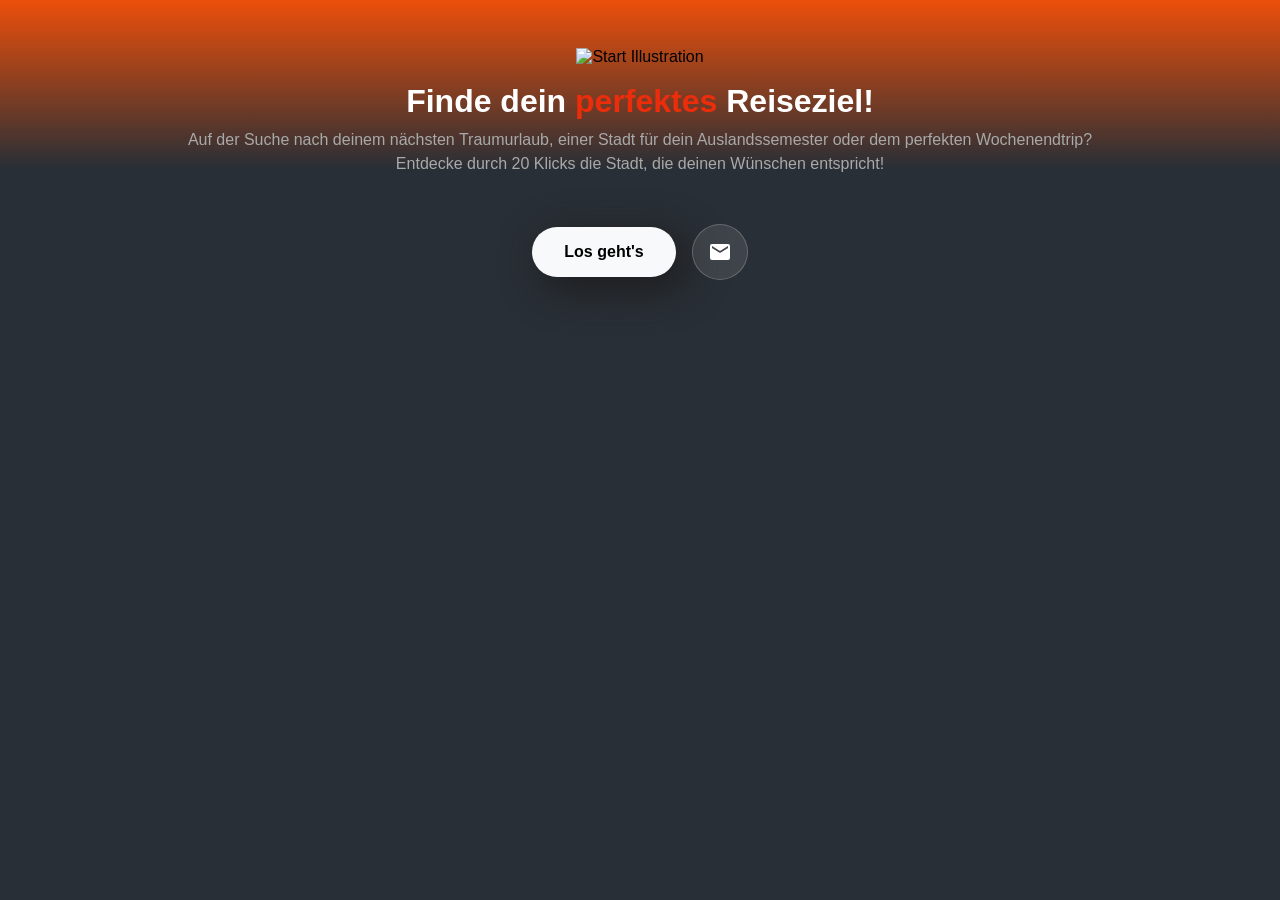
==== templates/index.html @ ea2542a5 "Initial commit" ====
<!doctype html>
<html lang="de">
    <head>
        <meta charset="utf-8">
        <meta name="viewport" content="width=device-width, initial-scale=1, viewport-fit=cover">
        <title>Reiseziel Finder - Start</title>
        <link href="https://fonts.googleapis.com/icon?family=Material+Icons" rel="stylesheet">
        <style>
            /* Basis-Styles & Reset */
            * {
                box-sizing: border-box;
                margin: 0;
                padding: 0;
            }

            html {
                background: #292F36;
            }

            body {
                background: linear-gradient(0deg, #292F36 40%, #ec4f0b 100%);
                background-repeat: no-repeat;
                min-height: 100vh;
                min-height: -webkit-fill-available;
                font-family: sans-serif;
                display: flex;
                flex-direction: column;
                align-items: center;
                text-align: center;
                padding: 0 1rem;
            }

            p {
                color: #a9a9a9;
                line-height: 1.5;
            }

            .highlight {
                color: #ec2d0b;
                font-weight: bold;
            }

            /* Bild-Container */
            .image-section {
                margin-top: 3rem;
                max-width: 100%;
            }

            .img-fluid {
                max-width: 80vmin;
                height: auto;
            }

            /* Überschrift */
                .main-title {
                margin-top: 1rem;
                color: white;
                font-size: 2rem;
                line-height: 1.2;
                padding: 0 10px; /* Verhindert, dass Text am Rand klebt */
                word-wrap: break-word;
            }

            /* Beschreibungstext */
            .description-container {
                display: flex;
                justify-content: center;
                margin-top: 0.5rem; /* Ersatz für mt-2 */
                width: 100%;
            }

            .description-text {
                width: 75%; /* Entspricht w-75 */
            }

            /* Button-Bereich */
            .action-container {
                margin-top: 3rem; /* Ersatz für mt-5 */
            }

            .btn-start {
                display: inline-block;
                padding: 1rem 2rem;
                font-size: 1rem;
                color: #000;
                background-color: #f8f9fa;
                text-decoration: none;
                border-radius: 2rem;
                transition: background-color 0.2s, transform 0.1s;
                border: none;
                cursor: pointer;
                box-shadow: 10px 10px 40px rgb(28, 28, 28);
                font-weight: bold;
            }

            .btn-start:hover {
                background-color: #e2e6ea;
            }

            .btn-start:active {
                transform: scale(0.98);
            }

            /* Layout für die Buttons nebeneinander */
            .button-group {
                display: flex;
                gap: 1rem;
                justify-content: center;
                align-items: center;
            }

            .btn-contact {
                display: flex;
                align-items: center;
                justify-content: center;
                width: 3.5rem;
                height: 3.5rem;
                background-color: rgba(255, 255, 255, 0.1);
                color: white;
                border-radius: 50%;
                text-decoration: none;
                transition: all 0.2s;
                border: 1px solid rgba(255, 255, 255, 0.2);
                cursor: pointer;
            }

            .btn-contact:hover {
                background-color: rgba(255, 255, 255, 0.2);
            }

            /* Simpler Modal-Stil (Kontaktdaten) */
            #contact-overlay {
                display: none;
                position: fixed;
                top: 0; left: 0; width: 100%; height: 100%;
                background: rgba(0,0,0,0.8);
                z-index: 1000;
                justify-content: center;
                align-items: center;
            }

            .contact-card {
                background: #fff;
                color: #000;
                padding: 2rem;
                border-radius: 1rem;
                max-width: 300px;
                text-align: left;
            }

            .contact-card h2 { margin-bottom: 1rem; color: #000000; }
            .close-btn {
                display: block; margin-top: 1.5rem; color: #666;
                cursor: pointer; text-decoration: underline; font-size: 0.9rem;
            }

        </style>
    </head>
    <body>

        <div class="image-section">
            <img class="img-fluid" src="static/start.png" alt="Start Illustration">
        </div>

        <h1 class="main-title">
            Finde dein<span class="highlight"> perfektes </span>Reiseziel!
        </h1>

        <div class="description-container">
            <p class="description-text">
                Auf der Suche nach deinem nächsten Traumurlaub, einer Stadt für dein Auslandssemester oder dem perfekten Wochenendtrip? Entdecke durch 20 Klicks die Stadt, die deinen Wünschen entspricht!
            </p>
        </div>

        <div class="action-container">
            <div class="button-group">
                <a href="/onboarding" class="btn-start">Los geht's</a>

                <button class="btn-contact" onclick="toggleContact()">
                    <span class="material-icons">mail</span>
                </button>
            </div>
        </div>

        <div id="contact-overlay" onclick="toggleContact()">
            <div class="contact-card" onclick="event.stopPropagation()">
                <h2>Kontakt</h2>
                <p><strong>Name:</strong> Jonas Knorr</p>
                <p><strong>E-Mail:</strong> knorr-jonas@gmx.de</p>
                <span class="close-btn" onclick="toggleContact()">Schließen</span>
            </div>
        </div>

        <script>
            function toggleContact() {
                const overlay = document.getElementById('contact-overlay');
                const isVisible = overlay.style.display === 'flex';
                overlay.style.display = isVisible ? 'none' : 'flex';
            }
        </script>

    </body>
</html>
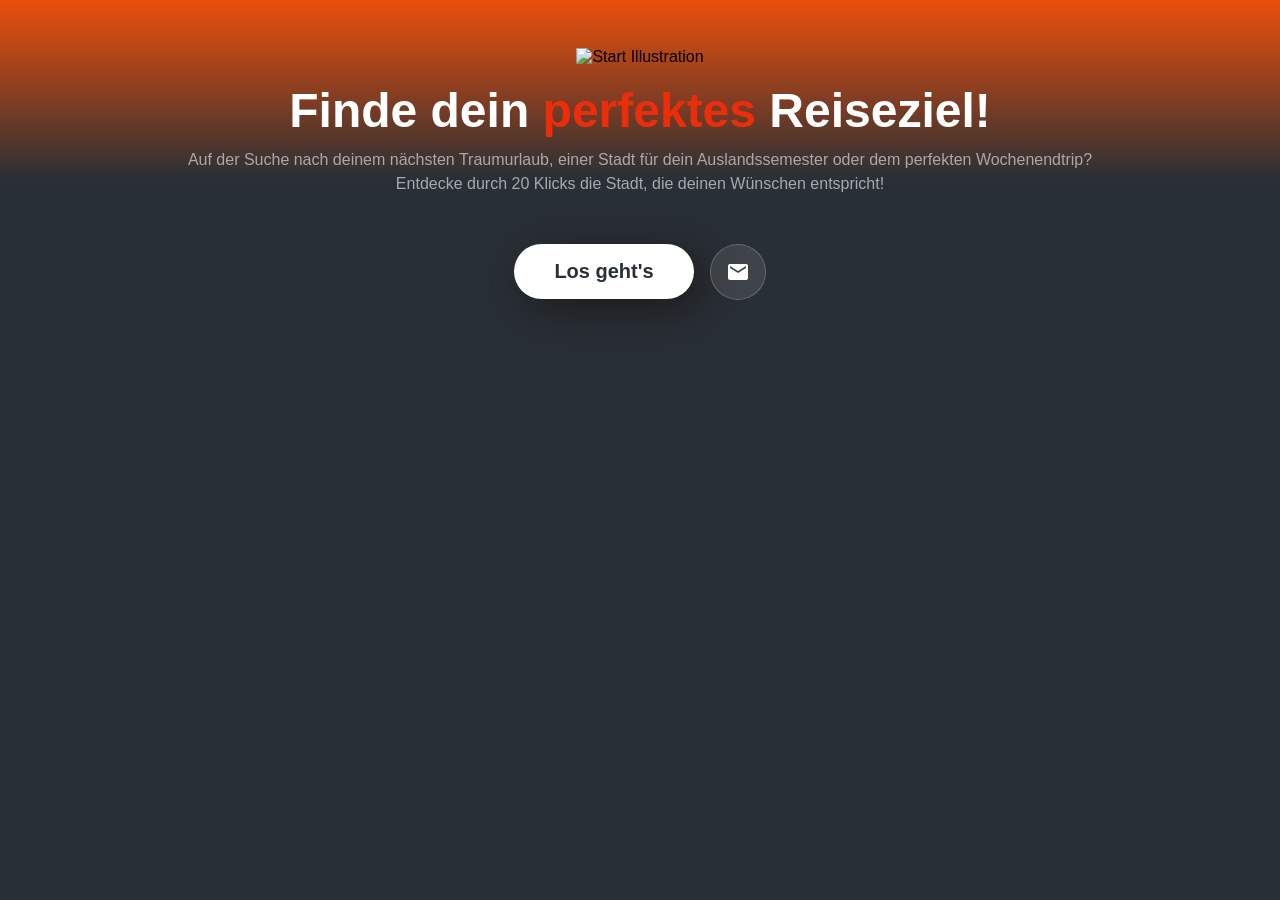
==== commit 7b9802ac: "Results page erweitert" ====
--- a/templates/index.html
+++ b/templates/index.html
@@ -52,12 +52,12 @@
             }
 
             /* Überschrift */
-                .main-title {
+            .main-title {
                 margin-top: 1rem;
                 color: white;
-                font-size: 2rem;
+                font-size: clamp(1.8rem, 7vmin, 3rem);
                 line-height: 1.2;
-                padding: 0 10px; /* Verhindert, dass Text am Rand klebt */
+                padding: 0 1rem;
                 word-wrap: break-word;
             }
 
@@ -80,13 +80,13 @@
 
             .btn-start {
                 display: inline-block;
-                padding: 1rem 2rem;
-                font-size: 1rem;
-                color: #000;
-                background-color: #f8f9fa;
+                padding: 1rem 2.5rem;
+                font-size: clamp(1rem, 3vw, 1.25rem);
+                color: #292F36;
+                background-color: white;
                 text-decoration: none;
-                border-radius: 2rem;
-                transition: background-color 0.2s, transform 0.1s;
+                border-radius: 4rem;
+                transition: all 0.3s ease;
                 border: none;
                 cursor: pointer;
                 box-shadow: 10px 10px 40px rgb(28, 28, 28);
@@ -94,11 +94,18 @@
             }
 
             .btn-start:hover {
-                background-color: #e2e6ea;
-            }
-
-            .btn-start:active {
-                transform: scale(0.98);
+                background-color: #ec4f0b;
+                color: white;
+                transform: scale(1.05);
+            }
+
+            @media (hover: none) {
+                .btn-start:hover { transform: none; }
+                .btn-start:active {
+                    background-color: #ec4f0b;
+                    color: white;
+                    transform: scale(0.97);
+                }
             }
 
             /* Layout für die Buttons nebeneinander */
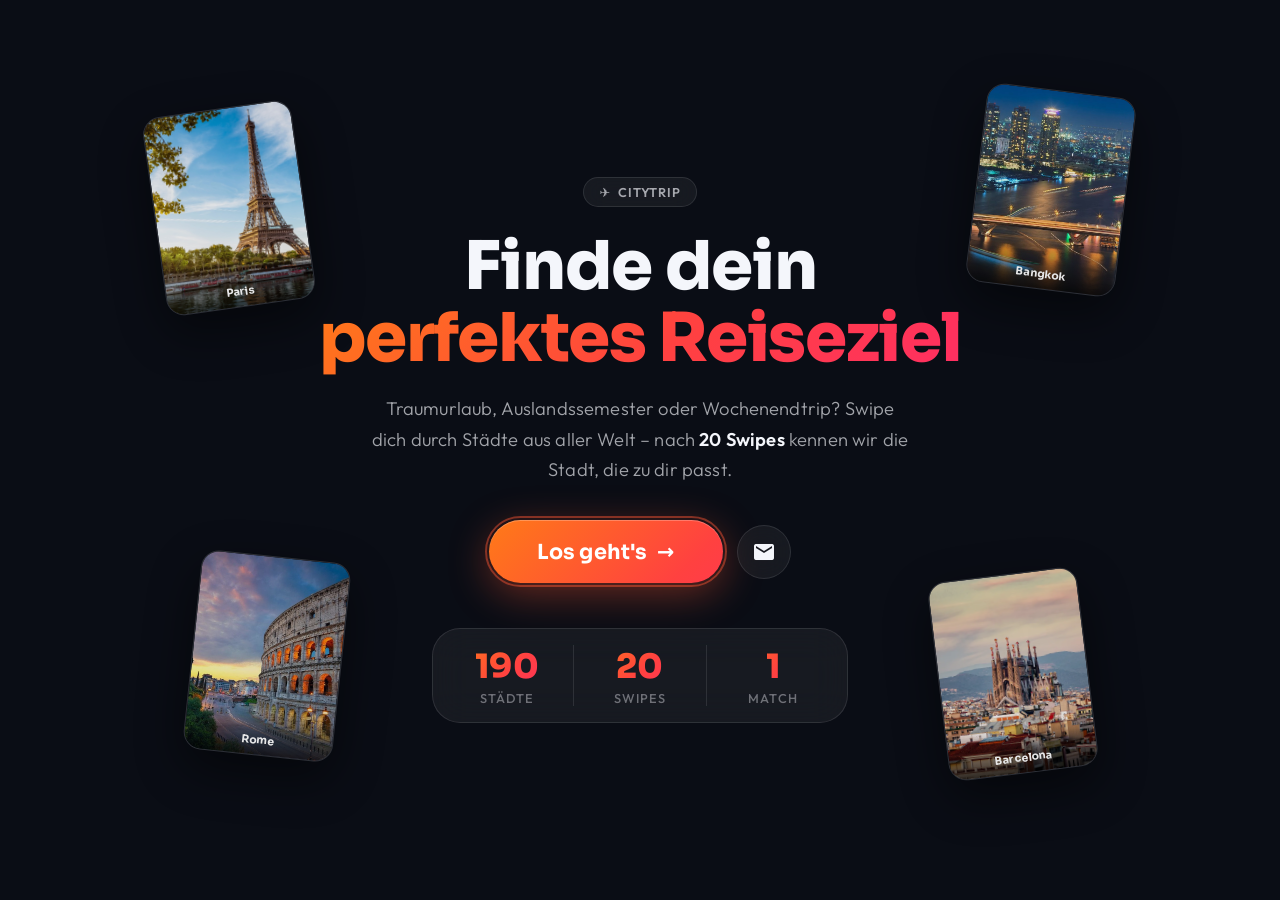
==== commit 13f513bc: "Komplettes UI-Redesign: Sunset-Gradient Design-System - Neues gemeinsames Design-System (theme.css):" ====
--- a/templates/index.html
+++ b/templates/index.html
@@ -3,191 +3,311 @@
     <head>
         <meta charset="utf-8">
         <meta name="viewport" content="width=device-width, initial-scale=1, viewport-fit=cover">
-        <title>Reiseziel Finder - Start</title>
+        <title>CityTrip – Finde dein Reiseziel</title>
+        <link rel="icon" href="/static/favicon.svg" type="image/svg+xml">
+        <meta name="theme-color" content="#0a0d15">
+        <meta property="og:title" content="CityTrip – Finde dein perfektes Reiseziel">
+        <meta property="og:description" content="Entdecke durch 20 Klicks die Stadt, die deinen Wünschen entspricht!">
+        <meta property="og:image" content="{{ request.host_url }}static/start.png">
+        <meta property="og:type" content="website">
+        <link rel="preconnect" href="https://fonts.googleapis.com">
+        <link rel="preconnect" href="https://fonts.gstatic.com" crossorigin>
+        <link href="https://fonts.googleapis.com/css2?family=Sora:wght@400;600;700;800&family=Outfit:wght@300;400;500;600;700&display=swap" rel="stylesheet">
         <link href="https://fonts.googleapis.com/icon?family=Material+Icons" rel="stylesheet">
+        <link rel="stylesheet" href="/static/theme.css">
         <style>
-            /* Basis-Styles & Reset */
-            * {
-                box-sizing: border-box;
-                margin: 0;
-                padding: 0;
-            }
-
-            html {
-                background: #292F36;
+            html, body {
+                overflow-x: hidden;
             }
 
             body {
-                background: linear-gradient(0deg, #292F36 40%, #ec4f0b 100%);
-                background-repeat: no-repeat;
                 min-height: 100vh;
-                min-height: -webkit-fill-available;
-                font-family: sans-serif;
+                min-height: 100dvh;
                 display: flex;
                 flex-direction: column;
                 align-items: center;
+                justify-content: center;
                 text-align: center;
-                padding: 0 1rem;
-            }
-
-            p {
-                color: #a9a9a9;
-                line-height: 1.5;
-            }
-
-            .highlight {
-                color: #ec2d0b;
-                font-weight: bold;
-            }
-
-            /* Bild-Container */
-            .image-section {
-                margin-top: 3rem;
-                max-width: 100%;
-            }
-
-            .img-fluid {
-                max-width: 80vmin;
-                height: auto;
-            }
-
-            /* Überschrift */
+                padding: 2rem 1.25rem;
+                position: relative;
+            }
+
+            /* ── Schwebende Stadt-Karten ────────────────────────── */
+            .float-stage {
+                position: absolute;
+                inset: 0;
+                pointer-events: none;
+                z-index: 0;
+            }
+
+            .float-card {
+                position: absolute;
+                width: clamp(86px, 24vw, 150px);
+                aspect-ratio: 3 / 4;
+                border-radius: 18px;
+                overflow: hidden;
+                border: 1px solid rgba(255, 255, 255, 0.16);
+                box-shadow: 0 18px 50px rgba(0, 0, 0, 0.55);
+                animation: floaty 7s ease-in-out infinite alternate;
+                opacity: 0.9;
+            }
+
+            .float-card img {
+                width: 100%;
+                height: 100%;
+                object-fit: cover;
+                display: block;
+            }
+
+            .float-card::after {
+                content: attr(data-city);
+                position: absolute;
+                left: 0; right: 0; bottom: 0;
+                padding: 1.4rem 0.6rem 0.5rem;
+                font-family: var(--font-display);
+                font-size: 0.68rem;
+                font-weight: 700;
+                color: #fff;
+                background: linear-gradient(to top, rgba(0,0,0,0.75), transparent);
+            }
+
+            .fc-1 { top: 6%;  left: -2%;  rotate: -8deg; animation-delay: 0s;    }
+            .fc-2 { top: 3%;  right: -3%; rotate: 7deg;  animation-delay: -2.2s; }
+            .fc-3 { bottom: 13%; left: -4%; rotate: 6deg;  animation-delay: -4s; }
+            .fc-4 { bottom: 10%; right: -4%; rotate: -7deg; animation-delay: -1.4s; }
+
+            @keyframes floaty {
+                from { transform: translateY(-9px); }
+                to   { transform: translateY(11px); }
+            }
+
+            @media (prefers-reduced-motion: reduce) {
+                .float-card { animation: none; }
+            }
+
+            /* Auf großen Screens rücken die Karten näher an die Mitte */
+            @media (min-width: 900px) {
+                .fc-1 { top: 12%; left: 12%; }
+                .fc-2 { top: 10%; right: 12%; }
+                .fc-3 { bottom: 16%; left: 15%; }
+                .fc-4 { bottom: 14%; right: 15%; }
+            }
+
+            /* ── Hero-Inhalt ────────────────────────────────────── */
+            .hero {
+                position: relative;
+                z-index: 1;
+                display: flex;
+                flex-direction: column;
+                align-items: center;
+                max-width: 720px;
+            }
+
+            .hero .chip {
+                margin-bottom: 1.4rem;
+            }
+
+            .chip .plane {
+                display: inline-block;
+                animation: planeWiggle 3s ease-in-out infinite;
+            }
+
+            @keyframes planeWiggle {
+                0%, 100% { transform: translateX(0) rotate(0deg); }
+                50%      { transform: translateX(4px) rotate(8deg); }
+            }
+
             .main-title {
-                margin-top: 1rem;
-                color: white;
-                font-size: clamp(1.8rem, 7vmin, 3rem);
-                line-height: 1.2;
-                padding: 0 1rem;
-                word-wrap: break-word;
-            }
-
-            /* Beschreibungstext */
-            .description-container {
-                display: flex;
-                justify-content: center;
-                margin-top: 0.5rem; /* Ersatz für mt-2 */
-                width: 100%;
+                color: var(--text);
+                font-size: clamp(2.3rem, 9.5vmin, 4.2rem);
+                font-weight: 800;
+                line-height: 1.08;
+                margin-bottom: 1.2rem;
             }
 
             .description-text {
-                width: 75%; /* Entspricht w-75 */
-            }
-
-            /* Button-Bereich */
-            .action-container {
-                margin-top: 3rem; /* Ersatz für mt-5 */
-            }
-
-            .btn-start {
-                display: inline-block;
-                padding: 1rem 2.5rem;
-                font-size: clamp(1rem, 3vw, 1.25rem);
-                color: #292F36;
-                background-color: white;
-                text-decoration: none;
-                border-radius: 4rem;
-                transition: all 0.3s ease;
-                border: none;
-                cursor: pointer;
-                box-shadow: 10px 10px 40px rgb(28, 28, 28);
-                font-weight: bold;
-            }
-
-            .btn-start:hover {
-                background-color: #ec4f0b;
-                color: white;
-                transform: scale(1.05);
-            }
-
-            @media (hover: none) {
-                .btn-start:hover { transform: none; }
-                .btn-start:active {
-                    background-color: #ec4f0b;
-                    color: white;
-                    transform: scale(0.97);
-                }
-            }
-
-            /* Layout für die Buttons nebeneinander */
+                color: var(--text-dim);
+                font-size: clamp(1rem, 2.6vmin, 1.15rem);
+                font-weight: 300;
+                line-height: 1.65;
+                max-width: 34rem;
+                margin-bottom: 2.2rem;
+            }
+
+            .description-text b {
+                color: var(--text);
+                font-weight: 600;
+            }
+
+            /* ── CTA ────────────────────────────────────────────── */
             .button-group {
                 display: flex;
-                gap: 1rem;
+                gap: 0.9rem;
                 justify-content: center;
                 align-items: center;
-            }
-
-            .btn-contact {
-                display: flex;
-                align-items: center;
-                justify-content: center;
-                width: 3.5rem;
-                height: 3.5rem;
-                background-color: rgba(255, 255, 255, 0.1);
-                color: white;
-                border-radius: 50%;
-                text-decoration: none;
-                transition: all 0.2s;
-                border: 1px solid rgba(255, 255, 255, 0.2);
-                cursor: pointer;
-            }
-
-            .btn-contact:hover {
-                background-color: rgba(255, 255, 255, 0.2);
-            }
-
-            /* Simpler Modal-Stil (Kontaktdaten) */
+                margin-bottom: 2.8rem;
+            }
+
+            .btn-start {
+                padding: 1.15rem 3rem;
+                font-size: clamp(1.1rem, 3.4vw, 1.3rem);
+                position: relative;
+            }
+
+            .btn-start::after {
+                content: '';
+                position: absolute;
+                inset: -4px;
+                border-radius: 99px;
+                border: 2px solid rgba(255, 87, 51, 0.45);
+                animation: ctaPulse 2.2s ease-out infinite;
+                pointer-events: none;
+            }
+
+            @keyframes ctaPulse {
+                0%   { transform: scale(1);    opacity: 1; }
+                70%  { transform: scale(1.18); opacity: 0; }
+                100% { transform: scale(1.18); opacity: 0; }
+            }
+
+            .btn-start .arrow {
+                transition: transform 0.25s ease;
+            }
+
+            .btn-start:hover .arrow { transform: translateX(4px); }
+
+            /* ── Stats ──────────────────────────────────────────── */
+            .stats-row {
+                display: flex;
+                align-items: stretch;
+                gap: 0;
+                padding: 1rem 0.5rem;
+                width: min(100%, 26rem);
+            }
+
+            .stat {
+                flex: 1;
+                display: flex;
+                flex-direction: column;
+                gap: 0.15rem;
+                padding: 0 0.75rem;
+            }
+
+            .stat + .stat {
+                border-left: 1px solid var(--border);
+            }
+
+            .stat-num {
+                font-family: var(--font-display);
+                font-size: clamp(1.5rem, 6vmin, 2.1rem);
+                font-weight: 800;
+                background: var(--grad-brand);
+                -webkit-background-clip: text;
+                background-clip: text;
+                -webkit-text-fill-color: transparent;
+            }
+
+            .stat-label {
+                color: var(--text-faint);
+                font-size: clamp(0.68rem, 1.9vmin, 0.8rem);
+                font-weight: 500;
+                text-transform: uppercase;
+                letter-spacing: 0.08em;
+            }
+
+            /* ── Kontakt-Modal ──────────────────────────────────── */
             #contact-overlay {
                 display: none;
                 position: fixed;
-                top: 0; left: 0; width: 100%; height: 100%;
-                background: rgba(0,0,0,0.8);
+                inset: 0;
+                background: rgba(5, 7, 12, 0.75);
+                backdrop-filter: blur(8px);
+                -webkit-backdrop-filter: blur(8px);
                 z-index: 1000;
                 justify-content: center;
                 align-items: center;
+                padding: 1.5rem;
             }
 
             .contact-card {
-                background: #fff;
-                color: #000;
+                background: var(--surface-solid);
+                border: 1px solid var(--border-strong);
+                border-radius: var(--radius-md);
                 padding: 2rem;
-                border-radius: 1rem;
-                max-width: 300px;
+                max-width: 320px;
+                width: 100%;
                 text-align: left;
-            }
-
-            .contact-card h2 { margin-bottom: 1rem; color: #000000; }
+                box-shadow: var(--shadow-card);
+                animation: riseIn 0.35s cubic-bezier(0.16, 1, 0.3, 1) both;
+            }
+
+            .contact-card h2 {
+                margin-bottom: 1.2rem;
+                font-size: 1.3rem;
+            }
+
+            .contact-card p {
+                color: var(--text-dim);
+                line-height: 1.8;
+            }
+
+            .contact-card strong { color: var(--text); }
+
             .close-btn {
-                display: block; margin-top: 1.5rem; color: #666;
-                cursor: pointer; text-decoration: underline; font-size: 0.9rem;
-            }
-
+                display: inline-block;
+                margin-top: 1.5rem;
+                color: var(--text-faint);
+                cursor: pointer;
+                text-decoration: underline;
+                font-size: 0.9rem;
+            }
         </style>
     </head>
     <body>
-
-        <div class="image-section">
-            <img class="img-fluid" src="static/start.png" alt="Start Illustration">
+        <div class="aurora" aria-hidden="true"><span></span><span></span><span></span></div>
+
+        <div class="float-stage" aria-hidden="true">
+            <div class="float-card fc-1 rise rise-1" data-city="Paris"><img src="/static/Alle_Stadt_Bilder_neu/Paris.jpg" alt=""></div>
+            <div class="float-card fc-2 rise rise-2" data-city="Bangkok"><img src="/static/Alle_Stadt_Bilder_neu/Bangkok.jpg" alt=""></div>
+            <div class="float-card fc-3 rise rise-3" data-city="Rome"><img src="/static/Alle_Stadt_Bilder_neu/Rome.jpg" alt=""></div>
+            <div class="float-card fc-4 rise rise-4" data-city="Barcelona"><img src="/static/Alle_Stadt_Bilder_neu/Barcelona.jpg" alt=""></div>
         </div>
 
-        <h1 class="main-title">
-            Finde dein<span class="highlight"> perfektes </span>Reiseziel!
-        </h1>
-
-        <div class="description-container">
-            <p class="description-text">
-                Auf der Suche nach deinem nächsten Traumurlaub, einer Stadt für dein Auslandssemester oder dem perfekten Wochenendtrip? Entdecke durch 20 Klicks die Stadt, die deinen Wünschen entspricht!
+        <main class="hero">
+            <span class="chip rise"><span class="plane">✈️</span> CityTrip</span>
+
+            <h1 class="main-title rise rise-1">
+                Finde dein<br><span class="grad-text">perfektes Reiseziel</span>
+            </h1>
+
+            <p class="description-text rise rise-2">
+                Traumurlaub, Auslandssemester oder Wochenendtrip?
+                Swipe dich durch Städte aus aller Welt – nach
+                <b>20&nbsp;Swipes</b> kennen wir die Stadt, die zu dir passt.
             </p>
-        </div>
-
-        <div class="action-container">
-            <div class="button-group">
-                <a href="/onboarding" class="btn-start">Los geht's</a>
-
-                <button class="btn-contact" onclick="toggleContact()">
+
+            <div class="button-group rise rise-3">
+                <a href="/quiz" class="btn-primary btn-start">Los geht's <span class="arrow">→</span></a>
+                <button class="btn-icon" onclick="toggleContact()" aria-label="Kontakt">
                     <span class="material-icons">mail</span>
                 </button>
             </div>
-        </div>
+
+            <div class="stats-row glass rise rise-4">
+                <div class="stat">
+                    <span class="stat-num" data-count="190">0</span>
+                    <span class="stat-label">Städte</span>
+                </div>
+                <div class="stat">
+                    <span class="stat-num" data-count="20">0</span>
+                    <span class="stat-label">Swipes</span>
+                </div>
+                <div class="stat">
+                    <span class="stat-num" data-count="1">0</span>
+                    <span class="stat-label">Match</span>
+                </div>
+            </div>
+        </main>
 
         <div id="contact-overlay" onclick="toggleContact()">
             <div class="contact-card" onclick="event.stopPropagation()">
@@ -204,7 +324,22 @@
                 const isVisible = overlay.style.display === 'flex';
                 overlay.style.display = isVisible ? 'none' : 'flex';
             }
+
+            /* Count-up der Statistiken */
+            (function () {
+                document.querySelectorAll('.stat-num').forEach(function (el) {
+                    const target = parseInt(el.dataset.count, 10);
+                    const dur = 1200;
+                    const t0 = performance.now() + 500; // nach den Einblendungen
+                    function tick(now) {
+                        const p = Math.min(Math.max((now - t0) / dur, 0), 1);
+                        const eased = 1 - Math.pow(1 - p, 3);
+                        el.textContent = Math.round(eased * target);
+                        if (p < 1) requestAnimationFrame(tick);
+                    }
+                    requestAnimationFrame(tick);
+                });
+            })();
         </script>
-
     </body>
-</html>+</html>
--- a/static/theme.css
+++ b/static/theme.css
@@ -0,0 +1,284 @@
+/* ════════════════════════════════════════════════════════════════
+   CityTrip Design-System
+   Gemeinsame Tokens, Hintergrund, Buttons & Animationen
+   ════════════════════════════════════════════════════════════════ */
+
+*, *::before, *::after {
+    box-sizing: border-box;
+    margin: 0;
+    padding: 0;
+}
+
+:root {
+    /* Farben */
+    --bg:           #0a0d15;
+    --bg-soft:      #11141d;
+    --surface:      rgba(255, 255, 255, 0.055);
+    --surface-2:    rgba(255, 255, 255, 0.09);
+    --surface-solid:#151a24;
+    --border:       rgba(255, 255, 255, 0.1);
+    --border-strong:rgba(255, 255, 255, 0.18);
+
+    --text:         #f4f6fb;
+    --text-dim:     rgba(244, 246, 251, 0.65);
+    --text-faint:   rgba(244, 246, 251, 0.4);
+
+    /* Marken-Gradient: Sunset */
+    --brand-1:      #ff7a18;
+    --brand-2:      #ff2e63;
+    --grad-brand:   linear-gradient(135deg, #ff7a18 0%, #ff4140 55%, #ff2e63 100%);
+    --grad-brand-soft: linear-gradient(135deg, rgba(255,122,24,0.16), rgba(255,46,99,0.16));
+
+    --like:         #00e5a0;
+    --dislike:      #ff4d6d;
+    --gold:         #ffd166;
+
+    /* Radii & Schatten */
+    --radius-lg:    28px;
+    --radius-md:    20px;
+    --radius-sm:    14px;
+    --shadow-card:  0 24px 60px rgba(0, 0, 0, 0.55);
+    --glow-brand:   0 10px 40px rgba(255, 87, 51, 0.4);
+
+    /* Typo */
+    --font-display: 'Sora', system-ui, sans-serif;
+    --font-body:    'Outfit', system-ui, sans-serif;
+}
+
+html {
+    background: var(--bg);
+    -webkit-text-size-adjust: 100%;
+}
+
+body {
+    background: var(--bg);
+    color: var(--text);
+    font-family: var(--font-body);
+    font-weight: 400;
+    letter-spacing: 0.01em;
+    -webkit-font-smoothing: antialiased;
+}
+
+h1, h2, h3, .display {
+    font-family: var(--font-display);
+    letter-spacing: -0.02em;
+}
+
+/* ── Aurora-Hintergrund (auf jeder Seite) ───────────────────────── */
+.aurora {
+    position: fixed;
+    inset: 0;
+    z-index: -1;
+    overflow: hidden;
+    pointer-events: none;
+    background:
+        radial-gradient(ellipse 80% 50% at 50% -10%, rgba(255, 96, 40, 0.13), transparent 60%),
+        var(--bg);
+}
+
+.aurora span {
+    position: absolute;
+    border-radius: 50%;
+    filter: blur(90px);
+    opacity: 0.5;
+    will-change: transform;
+}
+
+.aurora span:nth-child(1) {
+    width: 55vmax; height: 55vmax;
+    left: -18vmax; top: -22vmax;
+    background: radial-gradient(circle, rgba(255, 110, 30, 0.32), transparent 65%);
+    animation: drift1 26s ease-in-out infinite alternate;
+}
+
+.aurora span:nth-child(2) {
+    width: 48vmax; height: 48vmax;
+    right: -20vmax; top: 18%;
+    background: radial-gradient(circle, rgba(255, 46, 99, 0.22), transparent 65%);
+    animation: drift2 32s ease-in-out infinite alternate;
+}
+
+.aurora span:nth-child(3) {
+    width: 50vmax; height: 50vmax;
+    left: 8%; bottom: -28vmax;
+    background: radial-gradient(circle, rgba(88, 60, 255, 0.16), transparent 65%);
+    animation: drift3 38s ease-in-out infinite alternate;
+}
+
+@keyframes drift1 {
+    from { transform: translate3d(0, 0, 0) scale(1); }
+    to   { transform: translate3d(9vmax, 7vmax, 0) scale(1.15); }
+}
+@keyframes drift2 {
+    from { transform: translate3d(0, 0, 0) scale(1.1); }
+    to   { transform: translate3d(-8vmax, -6vmax, 0) scale(0.95); }
+}
+@keyframes drift3 {
+    from { transform: translate3d(0, 0, 0); }
+    to   { transform: translate3d(10vmax, -8vmax, 0); }
+}
+
+@media (prefers-reduced-motion: reduce) {
+    .aurora span { animation: none; }
+}
+
+/* ── Buttons ────────────────────────────────────────────────────── */
+.btn-primary {
+    display: inline-flex;
+    align-items: center;
+    justify-content: center;
+    gap: 0.6rem;
+    padding: 1.05rem 2.6rem;
+    font-family: var(--font-display);
+    font-size: clamp(1.05rem, 3vw, 1.2rem);
+    font-weight: 700;
+    color: #fff;
+    background: var(--grad-brand);
+    background-size: 150% 150%;
+    border: none;
+    border-radius: 99px;
+    text-decoration: none;
+    cursor: pointer;
+    box-shadow: var(--glow-brand), inset 0 1px 0 rgba(255, 255, 255, 0.25);
+    transition: transform 0.25s cubic-bezier(0.34, 1.56, 0.64, 1), box-shadow 0.25s ease;
+    -webkit-tap-highlight-color: transparent;
+}
+
+.btn-primary:hover {
+    transform: translateY(-3px) scale(1.03);
+    box-shadow: 0 14px 50px rgba(255, 87, 51, 0.55), inset 0 1px 0 rgba(255, 255, 255, 0.25);
+}
+
+.btn-primary:active { transform: scale(0.96); }
+
+@media (hover: none) {
+    .btn-primary:hover { transform: none; box-shadow: var(--glow-brand); }
+    .btn-primary:active { transform: scale(0.96); }
+}
+
+.btn-ghost {
+    display: inline-flex;
+    align-items: center;
+    justify-content: center;
+    gap: 0.5rem;
+    padding: 1rem 2rem;
+    font-family: var(--font-display);
+    font-size: clamp(0.95rem, 2.8vw, 1.1rem);
+    font-weight: 600;
+    color: var(--text);
+    background: var(--surface);
+    border: 1px solid var(--border);
+    border-radius: 99px;
+    text-decoration: none;
+    cursor: pointer;
+    backdrop-filter: blur(14px);
+    -webkit-backdrop-filter: blur(14px);
+    transition: background 0.2s ease, transform 0.2s ease;
+    -webkit-tap-highlight-color: transparent;
+}
+
+.btn-ghost:hover  { background: var(--surface-2); }
+.btn-ghost:active { transform: scale(0.96); }
+
+/* Runder Icon-Button */
+.btn-icon {
+    display: inline-flex;
+    align-items: center;
+    justify-content: center;
+    width: 3.4rem;
+    height: 3.4rem;
+    border-radius: 50%;
+    color: var(--text);
+    background: var(--surface);
+    border: 1px solid var(--border);
+    backdrop-filter: blur(14px);
+    -webkit-backdrop-filter: blur(14px);
+    text-decoration: none;
+    cursor: pointer;
+    transition: background 0.2s ease, transform 0.2s ease;
+    -webkit-tap-highlight-color: transparent;
+}
+
+.btn-icon:hover  { background: var(--surface-2); }
+.btn-icon:active { transform: scale(0.92); }
+
+/* ── Glass-Karte ────────────────────────────────────────────────── */
+.glass {
+    background: var(--surface);
+    border: 1px solid var(--border);
+    border-radius: var(--radius-lg);
+    backdrop-filter: blur(18px);
+    -webkit-backdrop-filter: blur(18px);
+}
+
+/* ── Gradient-Text ──────────────────────────────────────────────── */
+.grad-text {
+    background: var(--grad-brand);
+    -webkit-background-clip: text;
+    background-clip: text;
+    -webkit-text-fill-color: transparent;
+    color: transparent;
+}
+
+/* ── Eyebrow / Chip ─────────────────────────────────────────────── */
+.chip {
+    display: inline-flex;
+    align-items: center;
+    gap: 0.45rem;
+    padding: 0.4rem 0.95rem;
+    border-radius: 99px;
+    background: var(--surface);
+    border: 1px solid var(--border);
+    backdrop-filter: blur(12px);
+    -webkit-backdrop-filter: blur(12px);
+    color: var(--text-dim);
+    font-size: 0.8rem;
+    font-weight: 600;
+    letter-spacing: 0.06em;
+    text-transform: uppercase;
+}
+
+/* ── Scroll-Reveal ──────────────────────────────────────────────── */
+.reveal {
+    opacity: 0;
+    transform: translateY(30px);
+    transition: opacity 0.8s cubic-bezier(0.16, 1, 0.3, 1),
+                transform 0.8s cubic-bezier(0.16, 1, 0.3, 1);
+}
+
+.reveal.in {
+    opacity: 1;
+    transform: none;
+}
+
+@media (prefers-reduced-motion: reduce) {
+    .reveal { opacity: 1; transform: none; transition: none; }
+}
+
+/* ── Einblend-Animation beim Laden ──────────────────────────────── */
+@keyframes riseIn {
+    from { opacity: 0; transform: translateY(26px); }
+    to   { opacity: 1; transform: none; }
+}
+
+.rise {
+    animation: riseIn 0.8s cubic-bezier(0.16, 1, 0.3, 1) both;
+}
+
+.rise-1 { animation-delay: 0.08s; }
+.rise-2 { animation-delay: 0.18s; }
+.rise-3 { animation-delay: 0.3s; }
+.rise-4 { animation-delay: 0.42s; }
+
+@media (prefers-reduced-motion: reduce) {
+    .rise { animation: none; }
+}
+
+/* ── Scrollbar dezent ───────────────────────────────────────────── */
+::-webkit-scrollbar { width: 10px; }
+::-webkit-scrollbar-track { background: transparent; }
+::-webkit-scrollbar-thumb {
+    background: rgba(255, 255, 255, 0.14);
+    border-radius: 99px;
+    border: 3px solid var(--bg);
+}
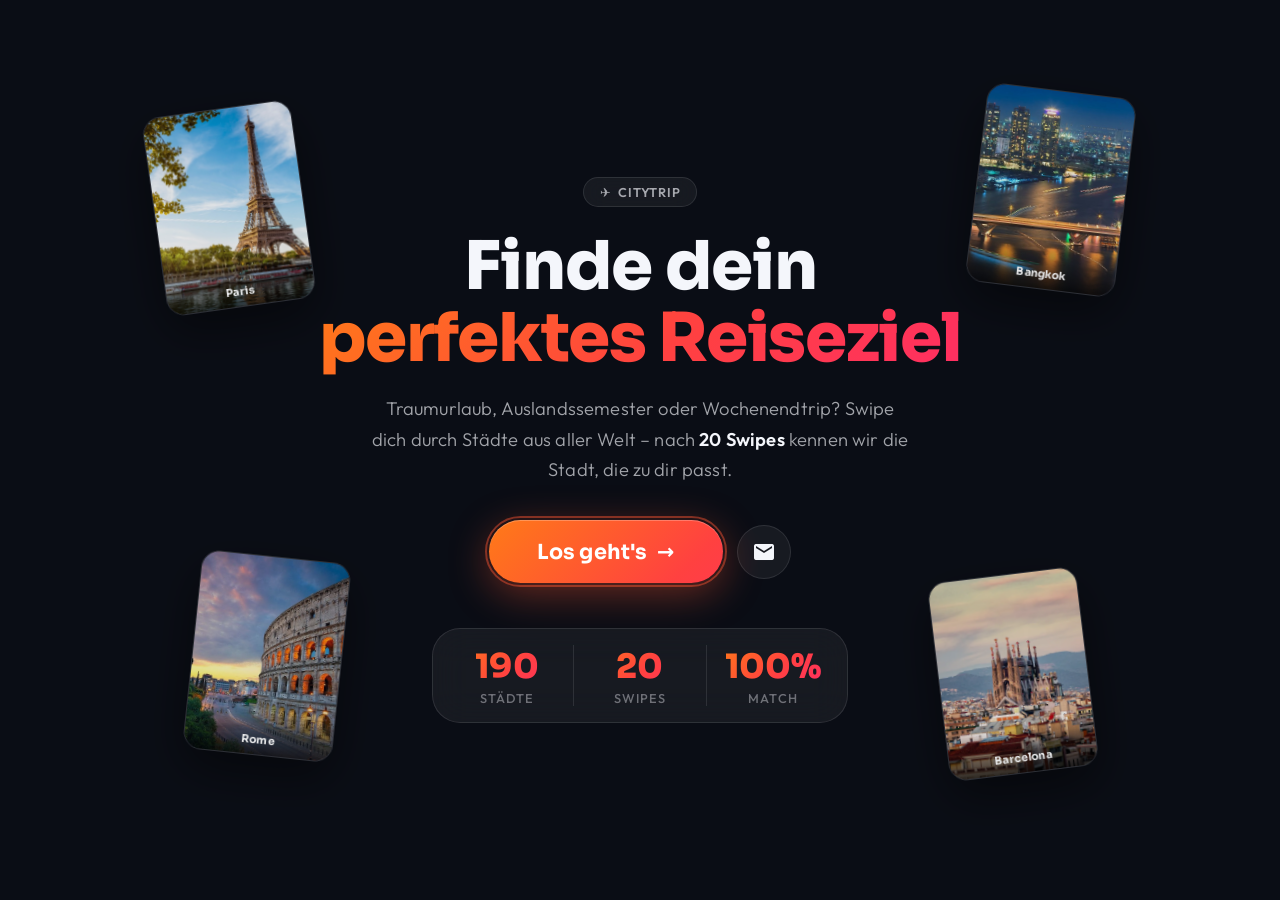
==== commit 17e617aa: "Results-Konfetti iOS-tauglich + UI-Feinschliff Konfetti (results.html): - Reise-DNA-Reveal und Konfe" ====
--- a/templates/index.html
+++ b/templates/index.html
@@ -303,7 +303,7 @@
                     <span class="stat-label">Swipes</span>
                 </div>
                 <div class="stat">
-                    <span class="stat-num" data-count="1">0</span>
+                    <span class="stat-num" data-count="100" data-suffix="%">0</span>
                     <span class="stat-label">Match</span>
                 </div>
             </div>
@@ -329,12 +329,13 @@
             (function () {
                 document.querySelectorAll('.stat-num').forEach(function (el) {
                     const target = parseInt(el.dataset.count, 10);
+                    const suffix = el.dataset.suffix || '';
                     const dur = 1200;
                     const t0 = performance.now() + 500; // nach den Einblendungen
                     function tick(now) {
                         const p = Math.min(Math.max((now - t0) / dur, 0), 1);
                         const eased = 1 - Math.pow(1 - p, 3);
-                        el.textContent = Math.round(eased * target);
+                        el.textContent = Math.round(eased * target) + suffix;
                         if (p < 1) requestAnimationFrame(tick);
                     }
                     requestAnimationFrame(tick);
--- a/static/theme.css
+++ b/static/theme.css
@@ -29,7 +29,7 @@
     --grad-brand:   linear-gradient(135deg, #ff7a18 0%, #ff4140 55%, #ff2e63 100%);
     --grad-brand-soft: linear-gradient(135deg, rgba(255,122,24,0.16), rgba(255,46,99,0.16));
 
-    --like:         #00e5a0;
+    --like:         #e5de0b;
     --dislike:      #ff4d6d;
     --gold:         #ffd166;
 
